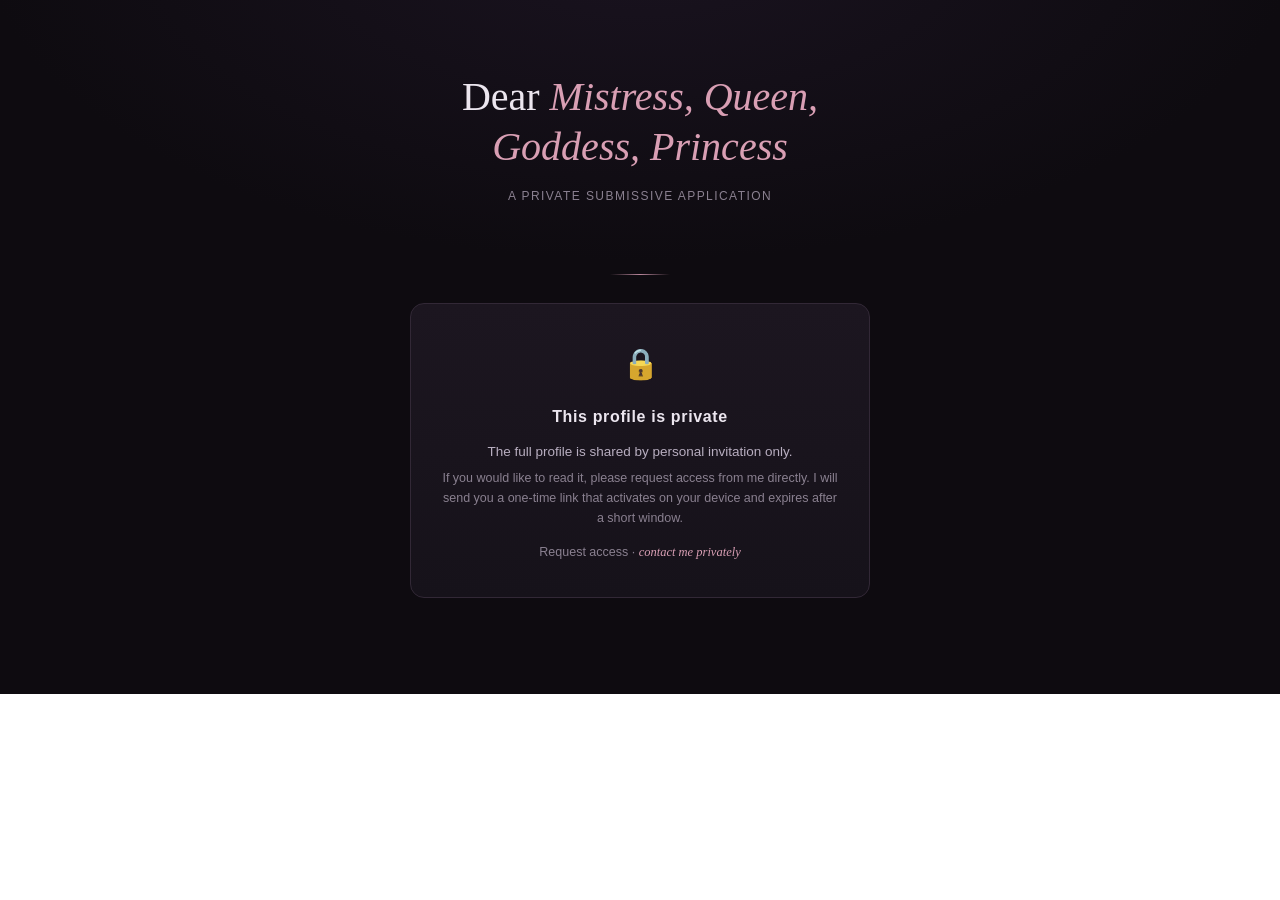
==== index.html @ 76b47edf "Gated submissive profile: thin loader + Apps Script access backend" ====
<!DOCTYPE html>
<html lang="en">
<head>
<meta charset="UTF-8" />
<meta name="viewport" content="width=device-width, initial-scale=1.0" />
<meta name="robots" content="noindex, nofollow" />
<title>Submissive Profile — SC (Nethuli)</title>
<style>
  :root {
    --bg: #0e0b10;
    --bg-soft: #16121a;
    --panel: #1c1620;
    --panel-2: #221a28;
    --line: #322836;
    --ink: #ece6ef;
    --ink-soft: #b8aec0;
    --muted: #8a8090;
    --accent: #b8869b;        /* dusty rose */
    --accent-strong: #d99fb4;
    --gold: #cda35b;
    --star: #d99fb4;
    --star-empty: #443a4a;
    --radius: 14px;
    --maxw: 920px;
    --font-body: "Georgia", "Iowan Old Style", "Times New Roman", serif;
    --font-ui: -apple-system, BlinkMacSystemFont, "Segoe UI", Roboto, Helvetica, Arial, sans-serif;
  }

  * { box-sizing: border-box; }

  html { scroll-behavior: smooth; }

  body {
    margin: 0;
    background: radial-gradient(1200px 600px at 50% -10%, #1a1320 0%, var(--bg) 55%) no-repeat;
    color: var(--ink);
    font-family: var(--font-body);
    font-size: 17px;
    line-height: 1.7;
    -webkit-font-smoothing: antialiased;
  }

  a { color: var(--accent-strong); }

  /* ---------- Nav (hidden until activated) ---------- */
  nav {
    position: sticky;
    top: 0;
    z-index: 50;
    background: rgba(14, 11, 16, 0.82);
    backdrop-filter: blur(10px);
    border-bottom: 1px solid var(--line);
    font-family: var(--font-ui);
  }
  body:not(.activated) nav { display: none; }
  nav .nav-inner {
    max-width: var(--maxw);
    margin: 0 auto;
    padding: 12px 20px;
    display: flex;
    gap: 6px 18px;
    flex-wrap: wrap;
    align-items: center;
  }
  nav .brand {
    font-weight: 700;
    letter-spacing: 0.06em;
    text-transform: uppercase;
    font-size: 13px;
    color: var(--accent-strong);
    margin-right: auto;
  }
  nav a {
    color: var(--ink-soft);
    text-decoration: none;
    font-size: 13px;
    letter-spacing: 0.03em;
    padding: 4px 2px;
    border-bottom: 1px solid transparent;
    transition: color .15s, border-color .15s;
  }
  nav a:hover { color: var(--accent-strong); border-color: var(--accent); }

  /* ---------- Layout ---------- */
  main {
    max-width: var(--maxw);
    margin: 0 auto;
    padding: 0 20px 96px;
  }

  header.hero {
    text-align: center;
    padding: 72px 12px 40px;
  }
  header.hero .salutation {
    font-size: clamp(26px, 5vw, 40px);
    line-height: 1.25;
    margin: 0 0 14px;
    color: var(--ink);
    font-weight: 400;
  }
  header.hero .salutation em {
    color: var(--accent-strong);
    font-style: italic;
  }
  header.hero .updated {
    font-family: var(--font-ui);
    font-size: 12px;
    letter-spacing: 0.12em;
    text-transform: uppercase;
    color: var(--muted);
  }
  .rule {
    width: 60px;
    height: 1px;
    background: linear-gradient(90deg, transparent, var(--accent), transparent);
    margin: 28px auto;
    border: 0;
  }

  section { margin: 56px 0 0; scroll-margin-top: 70px; }

  h2.section-title {
    font-family: var(--font-ui);
    font-size: 13px;
    letter-spacing: 0.18em;
    text-transform: uppercase;
    color: var(--gold);
    margin: 0 0 22px;
    display: flex;
    align-items: center;
    gap: 14px;
  }
  h2.section-title::after {
    content: "";
    flex: 1;
    height: 1px;
    background: var(--line);
  }

  h3 {
    font-family: var(--font-ui);
    font-size: 15px;
    letter-spacing: 0.04em;
    color: var(--accent-strong);
    margin: 0 0 6px;
  }

  .panel {
    background: linear-gradient(180deg, var(--panel) 0%, var(--bg-soft) 100%);
    border: 1px solid var(--line);
    border-radius: var(--radius);
    padding: 22px 24px;
  }

  .lede { color: var(--ink-soft); }

  /* ---------- Profile stats ---------- */
  .stats {
    display: grid;
    grid-template-columns: repeat(auto-fit, minmax(150px, 1fr));
    gap: 1px;
    background: var(--line);
    border: 1px solid var(--line);
    border-radius: var(--radius);
    overflow: hidden;
  }
  .stat {
    background: var(--panel);
    padding: 16px 18px;
  }
  .stat .k {
    font-family: var(--font-ui);
    font-size: 11px;
    letter-spacing: 0.12em;
    text-transform: uppercase;
    color: var(--muted);
    margin-bottom: 4px;
  }
  .stat .v { font-size: 16px; color: var(--ink); }
  .stat .v.redacted { color: var(--accent); font-style: italic; }

  /* ---------- Prose blocks ---------- */
  .prose-block { margin-bottom: 26px; }
  .prose-block p { margin: 0; color: var(--ink-soft); }
  .prose-block p + p { margin-top: 12px; }

  .callout {
    border-left: 3px solid var(--accent);
    padding-left: 18px;
    color: var(--ink-soft);
    font-style: italic;
  }

  /* ---------- Do's cards ---------- */
  .cards {
    display: grid;
    grid-template-columns: repeat(auto-fill, minmax(250px, 1fr));
    gap: 14px;
  }
  .card {
    background: var(--panel);
    border: 1px solid var(--line);
    border-radius: 12px;
    padding: 16px 18px;
    transition: border-color .15s, transform .15s;
  }
  .card:hover { border-color: var(--accent); transform: translateY(-2px); }
  .card .card-title {
    font-family: var(--font-ui);
    font-weight: 600;
    font-size: 14px;
    letter-spacing: 0.03em;
    color: var(--accent-strong);
    margin-bottom: 6px;
  }
  .card p { margin: 0; font-size: 15px; color: var(--ink-soft); line-height: 1.55; }

  /* ---------- Limits ---------- */
  .limit-grid {
    display: grid;
    grid-template-columns: repeat(auto-fit, minmax(220px, 1fr));
    gap: 16px;
  }
  .limit-col h3 { display: flex; align-items: center; gap: 8px; }
  .badge-dot {
    width: 9px; height: 9px; border-radius: 50%; display: inline-block;
  }
  .dot-hard { background: #d9596b; }
  .dot-soft { background: var(--gold); }
  .dot-dream { background: var(--accent-strong); }
  .dot-commit { background: #6fae8f; }

  ul.clean { list-style: none; margin: 0; padding: 0; }
  ul.clean li {
    padding: 7px 0;
    border-bottom: 1px solid var(--line);
    font-size: 15px;
    color: var(--ink-soft);
  }
  ul.clean li:last-child { border-bottom: 0; }
  ul.clean li .note {
    display: block;
    font-family: var(--font-ui);
    font-size: 12px;
    color: var(--muted);
  }
  .emph { color: var(--accent-strong); font-style: italic; }

  /* ---------- Legend ---------- */
  .legend {
    display: flex;
    flex-wrap: wrap;
    gap: 10px 22px;
    font-family: var(--font-ui);
    font-size: 12.5px;
    color: var(--ink-soft);
    margin-bottom: 18px;
  }
  .legend .pill {
    display: inline-flex;
    align-items: center;
    gap: 7px;
  }
  .legend .swatch {
    width: 11px; height: 11px; border-radius: 3px; display: inline-block;
  }
  .sw-do { background: var(--accent-strong); }
  .sw-newbie { background: var(--gold); }
  .sw-maybe { background: #6f7aa0; }
  .sw-dont { background: #d9596b; }

  /* ---------- Detailed table ---------- */
  .table-wrap { overflow-x: auto; border-radius: var(--radius); border: 1px solid var(--line); }
  table.kinks {
    width: 100%;
    border-collapse: collapse;
    font-size: 14.5px;
    min-width: 560px;
  }
  table.kinks thead th {
    font-family: var(--font-ui);
    font-size: 11px;
    letter-spacing: 0.1em;
    text-transform: uppercase;
    text-align: left;
    color: var(--muted);
    background: var(--panel-2);
    padding: 11px 16px;
    position: sticky;
    top: 0;
  }
  table.kinks tbody tr { border-top: 1px solid var(--line); }
  table.kinks tbody tr:hover { background: rgba(184,134,155,0.06); }
  table.kinks td { padding: 11px 16px; vertical-align: top; color: var(--ink-soft); }
  table.kinks td.sub { color: var(--ink); }
  table.kinks td.notes { font-family: var(--font-ui); font-size: 12.5px; color: var(--muted); }
  table.kinks tr.group td {
    background: var(--bg-soft);
    font-family: var(--font-ui);
    font-size: 11px;
    letter-spacing: 0.14em;
    text-transform: uppercase;
    color: var(--gold);
    font-weight: 600;
    padding: 10px 16px;
  }
  .stars { white-space: nowrap; letter-spacing: 1px; }
  .stars .f { color: var(--star); }
  .stars .e { color: var(--star-empty); }
  .tag {
    display: inline-block;
    font-family: var(--font-ui);
    font-size: 10.5px;
    letter-spacing: 0.06em;
    text-transform: uppercase;
    padding: 2px 8px;
    border-radius: 999px;
    border: 1px solid var(--gold);
    color: var(--gold);
  }
  .notes strong { color: var(--accent-strong); font-weight: 600; }

  /* ---------- Signature ---------- */
  .signature {
    text-align: center;
    margin-top: 64px;
    font-style: italic;
    color: var(--ink-soft);
  }
  .signature .name {
    font-family: var(--font-ui);
    font-style: normal;
    letter-spacing: 0.2em;
    text-transform: uppercase;
    font-size: 13px;
    color: var(--accent-strong);
    margin-top: 6px;
  }

  footer {
    text-align: center;
    font-family: var(--font-ui);
    font-size: 11px;
    letter-spacing: 0.08em;
    color: var(--muted);
    margin-top: 48px;
  }

  /* ---------- Gate (activation UI) ---------- */
  #gate {
    max-width: 460px;
    margin: 8px auto 0;
    text-align: center;
  }
  body.activated #gate { display: none; }
  #profile-content { display: none; }
  body.activated #profile-content { display: block; }

  .gate-card {
    background: linear-gradient(180deg, var(--panel) 0%, var(--bg-soft) 100%);
    border: 1px solid var(--line);
    border-radius: var(--radius);
    padding: 34px 30px;
  }
  .gate-card .lock-icon {
    font-size: 30px;
    margin-bottom: 14px;
    filter: grayscale(0.2);
  }
  .gate-card h2 {
    font-family: var(--font-ui);
    font-size: 16px;
    letter-spacing: 0.04em;
    color: var(--ink);
    margin: 0 0 10px;
  }
  .gate-card p {
    font-family: var(--font-ui);
    font-size: 13.5px;
    color: var(--ink-soft);
    margin: 0 0 6px;
    line-height: 1.6;
  }
  .gate-card .muted { color: var(--muted); font-size: 12.5px; }

  /* progress bar */
  .progress {
    height: 5px;
    width: 100%;
    background: var(--line);
    border-radius: 999px;
    overflow: hidden;
    margin: 22px 0 14px;
  }
  .progress > span {
    display: block;
    height: 100%;
    width: 0%;
    background: linear-gradient(90deg, var(--accent), var(--accent-strong));
    border-radius: 999px;
    transition: width .35s ease;
  }
  .steps {
    font-family: var(--font-ui);
    font-size: 12.5px;
    color: var(--muted);
    min-height: 18px;
    letter-spacing: 0.02em;
  }
  .gate-state { display: none; }
  .gate-state.show { display: block; }
  .err-reason {
    color: var(--accent-strong);
    font-style: italic;
    font-family: var(--font-body);
  }
  .contact {
    margin-top: 14px;
    font-family: var(--font-ui);
    font-size: 12.5px;
    color: var(--muted);
  }
  .spin {
    display: inline-block;
    width: 13px; height: 13px;
    border: 2px solid var(--line);
    border-top-color: var(--accent-strong);
    border-radius: 50%;
    animation: spin 0.8s linear infinite;
    vertical-align: -2px;
    margin-right: 6px;
  }
  @keyframes spin { to { transform: rotate(360deg); } }

  @media (max-width: 540px) {
    body { font-size: 16px; }
    main { padding: 0 14px 72px; }
    .panel { padding: 18px; }
    .gate-card { padding: 26px 20px; }
  }
</style>
</head>
<body>

<nav>
  <div class="nav-inner">
    <span class="brand">SC · Nethuli</span>
    <a href="#about">About</a>
    <a href="#experience">Experience</a>
    <a href="#dos">Do's</a>
    <a href="#limits">Limits</a>
    <a href="#detailed">Detailed List</a>
  </div>
</nav>

<main>

  <header class="hero">
    <h1 class="salutation">Dear <em>Mistress, Queen,<br />Goddess, Princess</em></h1>
    <div class="updated">A private submissive application</div>
  </header>

  <hr class="rule" />

  <!-- ===================== ACCESS GATE ===================== -->
  <div id="gate">

    <!-- State: activating (token present, handshake in progress) -->
    <div class="gate-state" id="state-activating">
      <div class="gate-card">
        <div class="lock-icon">🔓</div>
        <h2>Activating your access…</h2>
        <p class="muted">Verifying your one-time invitation and binding it to this device.</p>
        <div class="progress"><span id="bar"></span></div>
        <div class="steps" id="steps"><span class="spin"></span>Starting…</div>
      </div>
    </div>

    <!-- State: no token (someone landed here without an invite) -->
    <div class="gate-state" id="state-locked">
      <div class="gate-card">
        <div class="lock-icon">🔒</div>
        <h2>This profile is private</h2>
        <p>The full profile is shared by personal invitation only.</p>
        <p class="muted">If you would like to read it, please request access from me directly. I will send you a one-time link that activates on your device and expires after a short window.</p>
        <div class="contact">Request access · <span class="err-reason">contact me privately</span></div>
      </div>
    </div>

    <!-- State: error (invalid / expired / wrong device / revoked) -->
    <div class="gate-state" id="state-error">
      <div class="gate-card">
        <div class="lock-icon">⛔</div>
        <h2>This link can't be opened</h2>
        <p class="err-reason" id="err-text">Invalid link.</p>
        <p class="muted" id="err-help">Please ask me for a fresh invitation link.</p>
      </div>
    </div>

  </div>

  <!-- ===================== PROFILE (injected after activation) ===================== -->
  <div id="profile-content"></div>

</main>

<script>
  // ---- CONFIG --------------------------------------------------------------
  // Paste your Apps Script Web App /exec URL here after deploying the backend.
  const APPS_SCRIPT_URL = 'PASTE_YOUR_APPS_SCRIPT_EXEC_URL_HERE';
  // -------------------------------------------------------------------------

  const $ = (id) => document.getElementById(id);
  const showState = (id) => {
    document.querySelectorAll('.gate-state').forEach(el => el.classList.remove('show'));
    if (id) $(id).classList.add('show');
  };

  // Read the one-time token from the URL hash (#k=...). The hash is never sent
  // to any server, so the token stays out of request logs / referrers.
  function readToken() {
    const h = location.hash || '';
    const m = h.match(/[#&]k=([^&]+)/);
    return m ? decodeURIComponent(m[1]) : '';
  }

  const TOKEN_KEY = (t) => 'spk_secret_' + t;

  // Lightweight device fingerprint (UA + language + screen + timezone + a tiny
  // canvas hash). Not unbreakable — it's friction against sharing a copied secret.
  async function fingerprint() {
    const bits = [
      navigator.userAgent,
      navigator.language,
      (navigator.languages || []).join(','),
      screen.width + 'x' + screen.height + 'x' + (screen.colorDepth || ''),
      new Date().getTimezoneOffset(),
      navigator.hardwareConcurrency || '',
      navigator.platform || '',
    ];
    try {
      const c = document.createElement('canvas');
      const ctx = c.getContext('2d');
      ctx.textBaseline = 'top';
      ctx.font = "14px 'Arial'";
      ctx.fillStyle = '#f60';
      ctx.fillRect(0, 0, 62, 20);
      ctx.fillStyle = '#069';
      ctx.fillText('sp-fp', 2, 2);
      bits.push(c.toDataURL());
    } catch (e) { /* canvas blocked — skip */ }
    const data = new TextEncoder().encode(bits.join('|'));
    const buf = await crypto.subtle.digest('SHA-256', data);
    return Array.from(new Uint8Array(buf)).map(b => b.toString(16).padStart(2, '0')).join('');
  }

  function setProgress(pct, label) {
    $('bar').style.width = pct + '%';
    $('steps').innerHTML = (pct < 100 ? '<span class="spin"></span>' : '') + label;
  }

  function failWith(reason) {
    const map = {
      'invalid':      ['Invalid link.', 'This invitation isn’t recognised. Please ask me for a fresh one.'],
      'expired':      ['This invitation has expired.', 'Time-limited access has lapsed. Ask me to issue a new link.'],
      'revoked':      ['Access was withdrawn.', 'This link has been revoked. Please contact me.'],
      'other-device': ['Already opened on another device.', 'This one-time link is bound to the first device that used it.'],
      'missing-token':['No invitation token.', 'Please use the full link I sent you.'],
      'network':      ['Couldn’t reach the server.', 'Check your connection and reload the link.'],
      'error':        ['Something went wrong.', 'Please try again, or ask me for a fresh link.'],
    };
    const [text, help] = map[reason] || map['error'];
    $('err-text').textContent = text;
    $('err-help').textContent = help;
    showState('state-error');
  }

  function reveal(html) {
    $('profile-content').innerHTML = html;
    document.body.classList.add('activated');
    window.scrollTo({ top: 0 });
  }

  async function activate(token) {
    showState('state-activating');
    setProgress(12, 'Reading your invitation…');

    const fp = await fingerprint();
    setProgress(38, 'Identifying this device…');

    const deviceSecret = localStorage.getItem(TOKEN_KEY(token)) || '';

    let res, json;
    try {
      setProgress(62, 'Verifying with the server…');
      res = await fetch(APPS_SCRIPT_URL, {
        method: 'POST',
        // text/plain keeps this a "simple" request → no CORS preflight.
        headers: { 'Content-Type': 'text/plain;charset=utf-8' },
        body: JSON.stringify({ token, fingerprint: fp, deviceSecret }),
        redirect: 'follow',
      });
      json = await res.json();
    } catch (e) {
      return failWith('network');
    }

    if (!json || !json.ok) return failWith((json && json.reason) || 'error');

    if (json.deviceSecret) localStorage.setItem(TOKEN_KEY(token), json.deviceSecret);

    setProgress(100, 'Access granted ✓');
    setTimeout(() => reveal(json.content), 450);
  }

  (function init() {
    const token = readToken();
    if (!token) { showState('state-locked'); return; }
    if (!APPS_SCRIPT_URL || APPS_SCRIPT_URL.indexOf('PASTE_') === 0) {
      // Backend not wired up yet.
      $('err-text').textContent = 'Access backend not configured yet.';
      $('err-help').textContent = 'Set APPS_SCRIPT_URL in index.html.';
      showState('state-error');
      return;
    }
    activate(token);
  })();
</script>

</body>
</html>
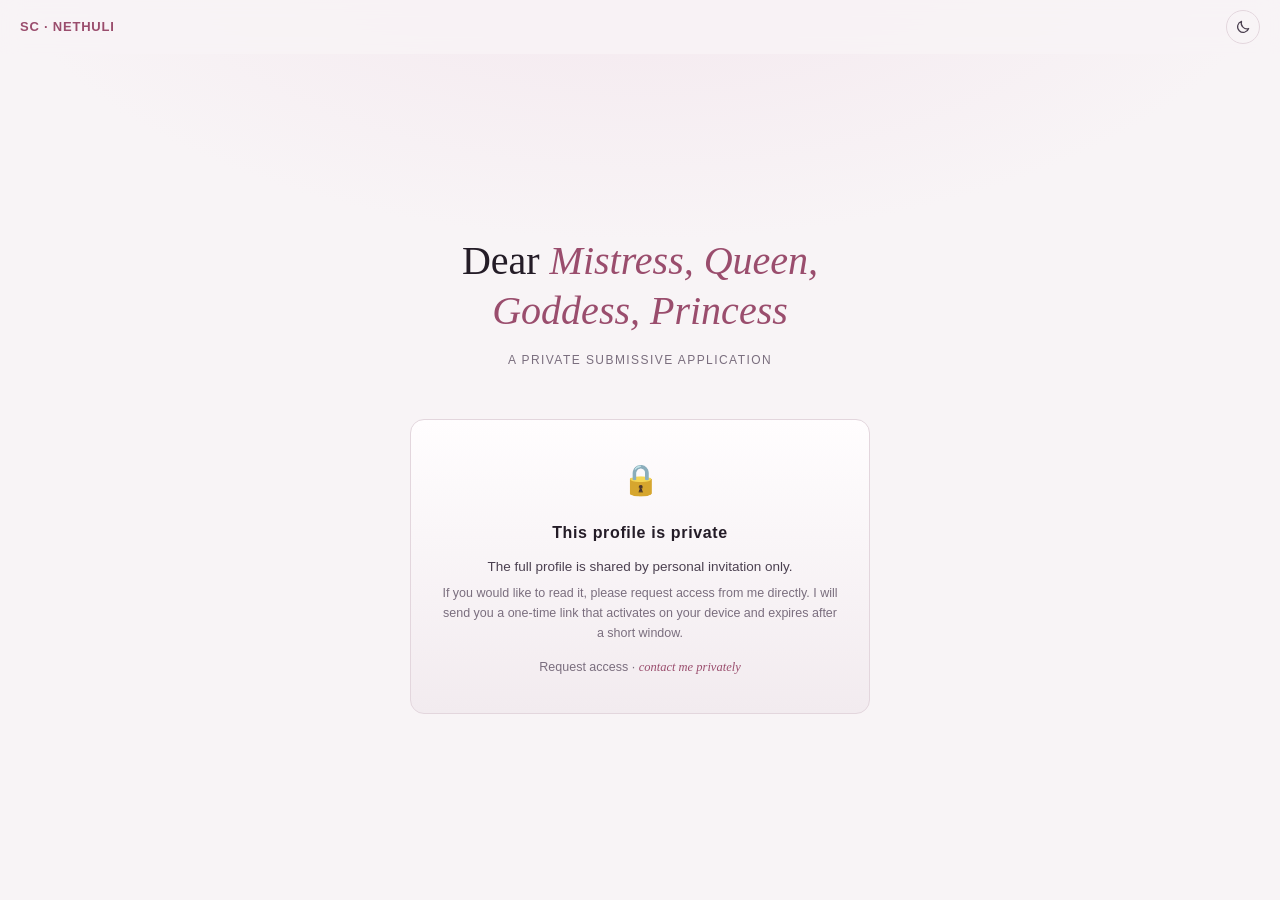
==== commit 3202874f: "Apply ui-ux-style: light/dark themes + switch, no divider lines or <hr>, no hover lift, full-width a" ====
--- a/index.html
+++ b/index.html
@@ -5,6 +5,48 @@
 <meta name="viewport" content="width=device-width, initial-scale=1.0" />
 <meta name="robots" content="noindex, nofollow" />
 <title>Submissive Profile — SC (Nethuli)</title>
+<meta name="description" content="A private submissive application by SC (Nethuli). The full profile is shared by personal invitation only, through a one-time link that opens on one device." />
+<link rel="canonical" href="https://sub.nethulisewwandi.com/" />
+<meta name="theme-color" content="#0e0b10" media="(prefers-color-scheme: dark)" />
+<meta name="theme-color" content="#f8f4f6" media="(prefers-color-scheme: light)" />
+<link rel="icon" type="image/svg+xml" href="assets/icon.svg" />
+<link rel="icon" type="image/png" sizes="192x192" href="assets/icon-192.png" />
+<link rel="apple-touch-icon" href="assets/apple-touch-icon.png" />
+<link rel="manifest" href="manifest.webmanifest" />
+<meta property="og:type" content="website" />
+<meta property="og:site_name" content="SC · Nethuli" />
+<meta property="og:title" content="Submissive Profile — SC (Nethuli)" />
+<meta property="og:description" content="A private submissive application by SC (Nethuli). The full profile is shared by personal invitation only, through a one-time link that opens on one device." />
+<meta property="og:url" content="https://sub.nethulisewwandi.com/" />
+<meta property="og:image" content="https://sub.nethulisewwandi.com/assets/og.png" />
+<meta property="og:image:width" content="1200" />
+<meta property="og:image:height" content="630" />
+<meta property="og:image:alt" content="SC · Nethuli: a private submissive application, shared by invitation only." />
+<meta property="og:locale" content="en_GB" />
+<meta name="twitter:card" content="summary_large_image" />
+<meta name="twitter:title" content="Submissive Profile — SC (Nethuli)" />
+<meta name="twitter:description" content="A private submissive application by SC (Nethuli). The full profile is shared by personal invitation only, through a one-time link that opens on one device." />
+<meta name="twitter:image" content="https://sub.nethulisewwandi.com/assets/og.png" />
+<meta name="twitter:image:alt" content="SC · Nethuli: a private submissive application, shared by invitation only." />
+<script>(function(){try{var t=localStorage.getItem("sub-theme");if(t==="light"||t==="dark")document.documentElement.setAttribute("data-theme",t);}catch(e){}})();</script>
+
+<!-- Google Analytics (GA4). Loaded only off-localhost so local editing never
+     pollutes the property. Tracking only — this private profile shows no public
+     visitor badge. Measurement ID is the site's web data stream. -->
+<script>
+(function () {
+  var h = location.hostname;
+  if (h === 'localhost' || h === '127.0.0.1' || h === '') return;   // skip dev
+  var ID = 'G-FLS5CHT4WD';                                          // sub-profile Measurement ID
+  var s = document.createElement('script');
+  s.async = true; s.src = 'https://www.googletagmanager.com/gtag/js?id=' + ID;
+  document.head.appendChild(s);
+  window.dataLayer = window.dataLayer || [];
+  window.gtag = function () { dataLayer.push(arguments); };
+  gtag('js', new Date());
+  gtag('config', ID);
+})();
+</script>
 <style>
   :root {
     --bg: #0e0b10;
@@ -52,7 +94,12 @@
     border-bottom: 1px solid var(--line);
     font-family: var(--font-ui);
   }
-  body:not(.activated) nav { display: none; }
+  /* before activation the app bar shows only the brand and the theme switch */
+  body:not(.activated) nav a { display: none; }
+  /* rule 30: the gate card sits in the centre of the screen below the app bar */
+  body:not(.activated) main { min-height: calc(100% - 58px); display: flex; flex-direction: column; padding-bottom: 24px; }
+  body:not(.activated) header.hero { margin-top: auto; padding-top: 24px; }
+  body:not(.activated) #gate { margin-bottom: auto; width: 100%; }
   nav .nav-inner {
     max-width: var(--maxw);
     margin: 0 auto;
@@ -203,9 +250,9 @@
     border: 1px solid var(--line);
     border-radius: 12px;
     padding: 16px 18px;
-    transition: border-color .15s, transform .15s;
-  }
-  .card:hover { border-color: var(--accent); transform: translateY(-2px); }
+    transition: background-color .15s;
+  }
+  .card:hover { background: var(--card-hover, #241c29); }
   .card .card-title {
     font-family: var(--font-ui);
     font-weight: 600;
@@ -246,6 +293,33 @@
     color: var(--muted);
   }
   .emph { color: var(--accent-strong); font-style: italic; }
+
+  .dream-tag {
+    font-family: var(--font-ui); font-size: 10px; font-weight: 600;
+    letter-spacing: .06em; text-transform: uppercase;
+    color: var(--accent-strong); opacity: .8; margin-left: auto;
+  }
+  ul.checklist { list-style: none; margin: 0; padding: 0; }
+  ul.checklist li {
+    position: relative; padding: 7px 0 7px 26px;
+    border-bottom: 1px solid var(--line);
+    font-size: 15px; color: var(--ink-soft);
+  }
+  ul.checklist li:last-child { border-bottom: 0; }
+  ul.checklist li::before {
+    content: ""; position: absolute; left: 0; top: 50%; transform: translateY(-50%);
+    width: 15px; height: 15px; border: 1.5px solid var(--line);
+    border-radius: 4px; box-sizing: border-box;
+  }
+  ul.checklist li.done { color: var(--muted); }
+  ul.checklist li.done::before {
+    content: "✓"; border-color: var(--accent-strong); color: var(--accent-strong);
+    background: rgba(184,134,155,.12);
+    font-size: 11px; line-height: 12px; text-align: center; font-family: var(--font-ui);
+  }
+  ul.checklist li .note {
+    font-family: var(--font-ui); font-size: 12px; color: var(--muted); margin-left: 4px;
+  }
 
   /* ---------- Legend ---------- */
   .legend {
@@ -440,6 +514,7 @@
     .gate-card { padding: 26px 20px; }
   }
 </style>
+<link rel="stylesheet" href="assets/site.css" />
 </head>
 <body>
 
@@ -451,6 +526,7 @@
     <a href="#dos">Do's</a>
     <a href="#limits">Limits</a>
     <a href="#detailed">Detailed List</a>
+    <a href="terms.html">Terms</a>
   </div>
 </nav>
 
@@ -460,8 +536,6 @@
     <h1 class="salutation">Dear <em>Mistress, Queen,<br />Goddess, Princess</em></h1>
     <div class="updated">A private submissive application</div>
   </header>
-
-  <hr class="rule" />
 
   <!-- ===================== ACCESS GATE ===================== -->
   <div id="gate">
@@ -508,7 +582,7 @@
 <script>
   // ---- CONFIG --------------------------------------------------------------
   // Paste your Apps Script Web App /exec URL here after deploying the backend.
-  const APPS_SCRIPT_URL = 'PASTE_YOUR_APPS_SCRIPT_EXEC_URL_HERE';
+  const APPS_SCRIPT_URL = 'https://script.google.com/macros/s/AKfycbzbFE7CW-CbqVOst_Pt_juMW0aDkvQI4f1TiBx29U1UFNxynpqRP_RpRmLugkNm5MKZXw/exec';
   // -------------------------------------------------------------------------
 
   const $ = (id) => document.getElementById(id);
@@ -579,7 +653,7 @@
   function reveal(html) {
     $('profile-content').innerHTML = html;
     document.body.classList.add('activated');
-    window.scrollTo({ top: 0 });
+    document.body.scrollTo({ top: 0 });
   }
 
   async function activate(token) {
@@ -628,5 +702,6 @@
   })();
 </script>
 
+<script src="assets/site.js"></script>
 </body>
 </html>
--- a/assets/site.css
+++ b/assets/site.css
@@ -0,0 +1,93 @@
+/* Shared polish for the profile, terms and consent pages (ui-ux-style).
+   Loaded after each page's own <style>, so it only adjusts layout and themes;
+   the dusty-rose palette, serif type and wording stay as they are. */
+
+/* ---------- Themes: dark is the original; light follows the system or the switch ---------- */
+:root { --nav-bg: rgba(14, 11, 16, 0.82); --glow: #1a1320; --hover: rgba(184, 134, 155, .10); --card-hover: #241c29; --zebra: rgba(255, 255, 255, .025); color-scheme: dark; }
+@media (prefers-color-scheme: light) { :root:not([data-theme="dark"]) {
+  --bg: #f8f4f6; --bg-soft: #f2ebef; --panel: #fffdfe; --panel-2: #f5edf1; --line: #e3d6dd;
+  --ink: #241c27; --ink-soft: #4b4050; --muted: #7a6e7e;
+  --accent: #a4708a; --accent-strong: #9a4d6d; --gold: #946d22; --star: #b0607f; --star-empty: #dccdd5;
+  --hard: #c0435a; --commit: #3f8a66;
+  --nav-bg: rgba(248, 244, 246, 0.84); --glow: #f3e6ed; --hover: rgba(154, 77, 109, .08); --card-hover: #f7eef3; --zebra: rgba(36, 28, 39, .025);
+  color-scheme: light;
+} }
+:root[data-theme="light"] {
+  --bg: #f8f4f6; --bg-soft: #f2ebef; --panel: #fffdfe; --panel-2: #f5edf1; --line: #e3d6dd;
+  --ink: #241c27; --ink-soft: #4b4050; --muted: #7a6e7e;
+  --accent: #a4708a; --accent-strong: #9a4d6d; --gold: #946d22; --star: #b0607f; --star-empty: #dccdd5;
+  --hard: #c0435a; --commit: #3f8a66;
+  --nav-bg: rgba(248, 244, 246, 0.84); --glow: #f3e6ed; --hover: rgba(154, 77, 109, .08); --card-hover: #f7eef3; --zebra: rgba(36, 28, 39, .025);
+  color-scheme: light;
+}
+
+/* ---------- No overscroll bounce: the page scrolls inside <body> ---------- */
+html { height: 100%; overflow: hidden; background: var(--bg); overscroll-behavior: none; scroll-behavior: auto; }
+body {
+  height: 100%; overflow-y: auto; overflow-x: hidden; overscroll-behavior: none; scroll-behavior: smooth;
+  background: radial-gradient(1200px 600px at 50% -10%, var(--glow) 0%, var(--bg) 55%) no-repeat;
+  background-color: var(--bg);
+}
+@media (prefers-reduced-motion: reduce) { body { scroll-behavior: auto; } }
+
+/* ---------- App bar: full width, no bottom rule, links as pills, theme switch at the right ---------- */
+nav { background: var(--nav-bg); border-bottom: 0; -webkit-backdrop-filter: blur(10px); }
+nav .nav-inner { max-width: none; padding: 10px 20px; }
+nav a { border-bottom: 0; border-radius: 999px; padding: 4px 10px; transition: color .15s, background-color .15s; }
+nav a:hover, nav a:focus-visible { background: var(--hover); color: var(--accent-strong); }
+nav a.brand:hover { background: none; }
+.nav-tools { display: inline-flex; align-items: center; gap: 10px; margin-left: 4px; }
+.theme-btn {
+  width: 34px; height: 34px; padding: 0; border-radius: 50%; cursor: pointer;
+  display: inline-grid; place-items: center; color: var(--ink-soft);
+  background: transparent; border: 1px solid var(--line); transition: background-color .15s, color .15s;
+}
+.theme-btn:hover { background: var(--hover); color: var(--accent-strong); }
+.theme-btn .i-sun { display: none; }
+@media (prefers-color-scheme: dark) { :root:not([data-theme="light"]) .theme-btn .i-sun { display: block; } :root:not([data-theme="light"]) .theme-btn .i-moon { display: none; } }
+:root[data-theme="dark"] .theme-btn .i-sun { display: block; }
+:root[data-theme="dark"] .theme-btn .i-moon { display: none; }
+/* the one primary action (consent page: print to sign) sits in the app bar */
+nav .cta {
+  font-family: var(--font-ui); font-size: 13px; font-weight: 600; letter-spacing: .03em; line-height: 1;
+  color: #fff; background: var(--accent); border: 0; border-radius: 999px; padding: 10px 16px; cursor: pointer;
+  transition: background-color .15s, box-shadow .15s;
+}
+nav .cta:hover { background: var(--accent-strong); box-shadow: 0 0 0 4px rgba(184, 134, 155, .22); }
+
+/* ---------- No divider lines: spacing, surfaces and type separate things ---------- */
+.rule { display: none; }
+h2.section-title::after { content: none; }
+ul.clean li, ul.checklist li, .frow { border-bottom: 0; }
+ul.clean li + li, ul.checklist li + li { margin-top: 2px; }
+table.kinks tbody tr { border-top: 0; }
+table.kinks tbody tr:nth-child(even):not(.group) td { background: var(--zebra); }
+th, td { border-bottom: 0; }
+.frow:nth-child(even):not(.sum) { background: var(--zebra); }
+.stats, .open-grid { gap: 8px; background: transparent; border: 0; overflow: visible; }
+.stats .stat, .open-grid > div { border-radius: 12px; border: 1px solid var(--line); }
+footer { border-top: 0; }
+
+/* ---------- Cards: a slight colour change on hover, no lift, no outline ---------- */
+.card { transition: background-color .15s; }
+.card:hover { transform: none; border-color: var(--line); background: var(--card-hover); }
+
+/* ---------- Footer is one short line ---------- */
+footer { justify-content: center; gap: 10px; flex-wrap: nowrap; text-align: center; }
+footer > span + span::before { content: "·"; margin-right: 10px; }
+footer > span { white-space: nowrap; }
+@media (max-width: 540px) {
+  footer { flex-direction: column; align-items: center; gap: 2px; letter-spacing: .08em; }
+  footer > span + span::before { content: none; }
+}
+
+@media (max-width: 540px) {
+  nav .nav-inner { padding: 8px 14px; gap: 4px 6px; }
+  nav a { padding: 3px 8px; }
+}
+
+/* ---------- Print: the page flows over many sheets again ---------- */
+@media print {
+  html, body { height: auto; overflow: visible; background: #fff; }
+  .theme-btn, nav .cta { display: none !important; }
+}
